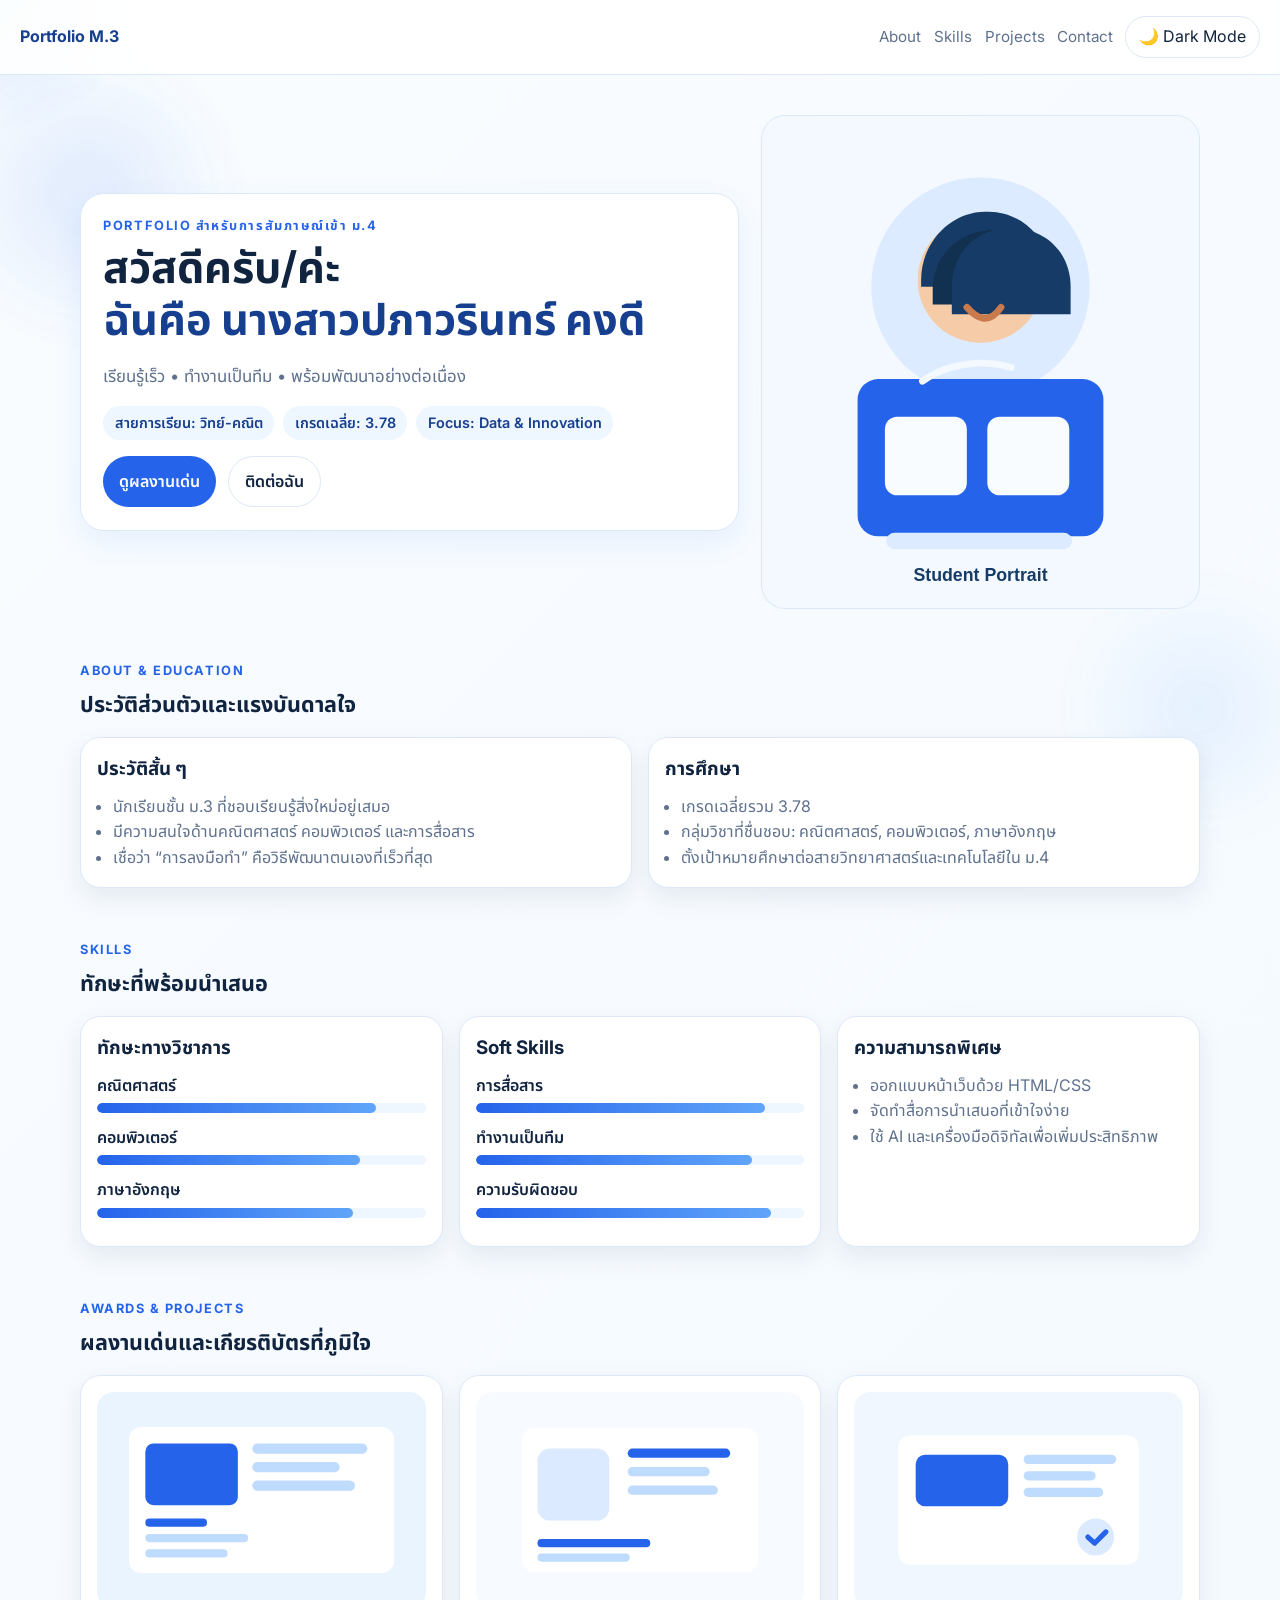
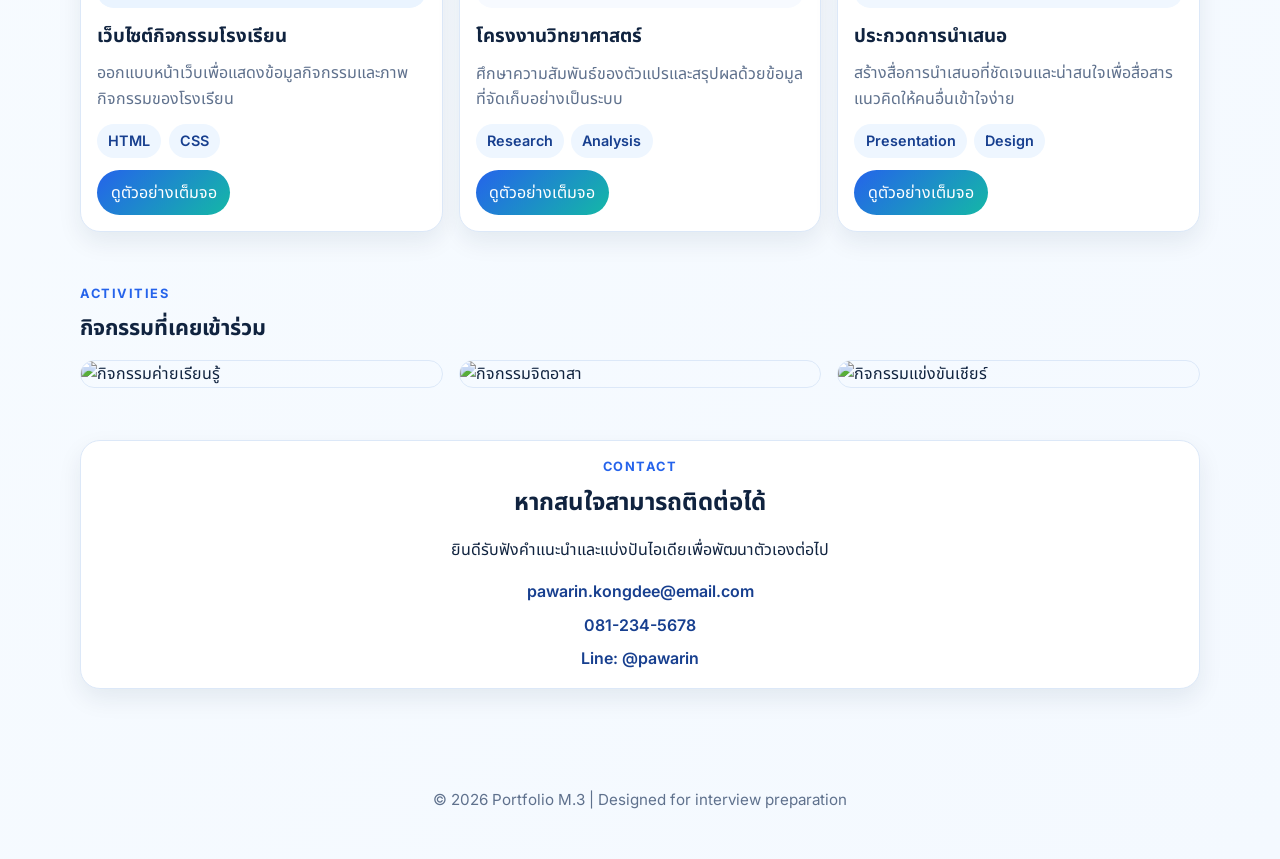
==== myfolio/index.html @ d8d09f27 "created index.html" ====
<!DOCTYPE html>
<html lang="th">
  <head>
    <meta charset="UTF-8" />
    <meta name="viewport" content="width=device-width, initial-scale=1.0" />
    <title>Portfolio M.3 | วิทย์-คณิต</title>
    <meta name="description" content="เว็บไซต์ Portfolio นักเรียนชั้น ม.3 สำหรับยื่นประกอบการสัมภาษณ์เข้า ม.4" />
    <link rel="preconnect" href="https://fonts.googleapis.com" />
    <link rel="preconnect" href="https://fonts.gstatic.com" crossorigin />
    <link
      href="https://fonts.googleapis.com/css2?family=Inter:wght@400;500;600;700&family=Noto+Sans+Thai:wght@400;500;600;700&display=swap"
      rel="stylesheet"
    />
    <link rel="stylesheet" href="styles.css" />
  </head>
  <body>
    <header class="topbar">
      <a class="brand" href="#hero">Portfolio M.3</a>
      <div class="topbar-actions">
        <nav class="nav-links">
          <a href="#about">About</a>
          <a href="#skills">Skills</a>
          <a href="#projects">Projects</a>
          <a href="#contact">Contact</a>
        </nav>
        <button class="theme-toggle" type="button" data-theme-toggle aria-label="สลับโหมดสี">
          🌙 Dark Mode
        </button>
      </div>
    </header>

    <main>
      <section class="hero reveal" id="hero">
        <div class="hero-content">
          <p class="eyebrow">Portfolio สำหรับการสัมภาษณ์เข้า ม.4</p>
          <h1>
            สวัสดีครับ/ค่ะ
            <span>ฉันคือ นางสาวปภาวรินทร์ คงดี</span>
          </h1>
          <p class="catchphrase">
            เรียนรู้เร็ว • ทำงานเป็นทีม • พร้อมพัฒนาอย่างต่อเนื่อง
          </p>
          <div class="hero-badges">
            <span>สายการเรียน: วิทย์-คณิต</span>
            <span>เกรดเฉลี่ย: 3.78</span>
            <span>Focus: Data & Innovation</span>
          </div>
          <div class="hero-actions">
            <a class="button primary" href="#projects">ดูผลงานเด่น</a>
            <a class="button secondary" href="#contact">ติดต่อฉัน</a>
          </div>
        </div>
        <div class="hero-visual">
          <img src="assets/hero-portrait.svg" alt="ภาพตัวแทนนักเรียน" />
        </div>
      </section>

      <section class="section reveal" id="about">
        <div class="section-heading">
          <p class="eyebrow">About & Education</p>
          <h2>ประวัติส่วนตัวและแรงบันดาลใจ</h2>
        </div>
        <div class="card-grid">
          <article class="card">
            <h3>ประวัติสั้น ๆ</h3>
            <ul>
              <li>นักเรียนชั้น ม.3 ที่ชอบเรียนรู้สิ่งใหม่อยู่เสมอ</li>
              <li>มีความสนใจด้านคณิตศาสตร์ คอมพิวเตอร์ และการสื่อสาร</li>
              <li>เชื่อว่า “การลงมือทำ” คือวิธีพัฒนาตนเองที่เร็วที่สุด</li>
            </ul>
          </article>
          <article class="card">
            <h3>การศึกษา</h3>
            <ul>
              <li>เกรดเฉลี่ยรวม 3.78</li>
              <li>กลุ่มวิชาที่ชื่นชอบ: คณิตศาสตร์, คอมพิวเตอร์, ภาษาอังกฤษ</li>
              <li>ตั้งเป้าหมายศึกษาต่อสายวิทยาศาสตร์และเทคโนโลยีใน ม.4</li>
            </ul>
          </article>
        </div>
      </section>

      <section class="section reveal" id="skills">
        <div class="section-heading">
          <p class="eyebrow">Skills</p>
          <h2>ทักษะที่พร้อมนำเสนอ</h2>
        </div>
        <div class="skills-grid">
          <article class="card skill-card">
            <h3>ทักษะทางวิชาการ</h3>
            <div class="skill-item">
              <span>คณิตศาสตร์</span>
              <div class="bar"><div style="width: 85%"></div></div>
            </div>
            <div class="skill-item">
              <span>คอมพิวเตอร์</span>
              <div class="bar"><div style="width: 80%"></div></div>
            </div>
            <div class="skill-item">
              <span>ภาษาอังกฤษ</span>
              <div class="bar"><div style="width: 78%"></div></div>
            </div>
          </article>
          <article class="card skill-card">
            <h3>Soft Skills</h3>
            <div class="skill-item">
              <span>การสื่อสาร</span>
              <div class="bar"><div style="width: 88%"></div></div>
            </div>
            <div class="skill-item">
              <span>ทำงานเป็นทีม</span>
              <div class="bar"><div style="width: 84%"></div></div>
            </div>
            <div class="skill-item">
              <span>ความรับผิดชอบ</span>
              <div class="bar"><div style="width: 90%"></div></div>
            </div>
          </article>
          <article class="card skill-card">
            <h3>ความสามารถพิเศษ</h3>
            <ul class="bullet-list">
              <li>ออกแบบหน้าเว็บด้วย HTML/CSS</li>
              <li>จัดทำสื่อการนำเสนอที่เข้าใจง่าย</li>
              <li>ใช้ AI และเครื่องมือดิจิทัลเพื่อเพิ่มประสิทธิภาพ</li>
            </ul>
          </article>
        </div>
      </section>

      <section class="section reveal" id="projects">
        <div class="section-heading">
          <p class="eyebrow">Awards & Projects</p>
          <h2>ผลงานเด่นและเกียรติบัตรที่ภูมิใจ</h2>
        </div>
        <div class="project-grid">
          <article class="project-card">
            <img src="assets/project-1.svg" alt="ภาพผลงานเว็บไซต์กิจกรรม" />
            <h3>เว็บไซต์กิจกรรมโรงเรียน</h3>
            <p>ออกแบบหน้าเว็บเพื่อแสดงข้อมูลกิจกรรมและภาพกิจกรรมของโรงเรียน</p>
            <div class="tag-row">
              <span>HTML</span>
              <span>CSS</span>
            </div>
            <button class="preview-toggle" type="button" data-preview="assets/project-1.svg" data-title="เว็บไซต์กิจกรรมโรงเรียน" data-desc="ออกแบบหน้าเว็บเพื่อสื่อสารข้อมูลกิจกรรมให้เข้าถึงง่ายและดูเป็นมืออาชีพ">ดูตัวอย่างเต็มจอ</button>
          </article>
          <article class="project-card">
            <img src="assets/project-2.svg" alt="ภาพผลงานโครงงานวิทยาศาสตร์" />
            <h3>โครงงานวิทยาศาสตร์</h3>
            <p>ศึกษาความสัมพันธ์ของตัวแปรและสรุปผลด้วยข้อมูลที่จัดเก็บอย่างเป็นระบบ</p>
            <div class="tag-row">
              <span>Research</span>
              <span>Analysis</span>
            </div>
            <button class="preview-toggle" type="button" data-preview="assets/project-2.svg" data-title="โครงงานวิทยาศาสตร์" data-desc="แสดงความสามารถในการคิดวิเคราะห์และสรุปผลจากข้อมูลเชิงประจักษ์อย่างเป็นระบบ">ดูตัวอย่างเต็มจอ</button>
          </article>
          <article class="project-card">
            <img src="assets/project-3.svg" alt="ภาพผลงานประกวดการนำเสนอ" />
            <h3>ประกวดการนำเสนอ</h3>
            <p>สร้างสื่อการนำเสนอที่ชัดเจนและน่าสนใจเพื่อสื่อสารแนวคิดให้คนอื่นเข้าใจง่าย</p>
            <div class="tag-row">
              <span>Presentation</span>
              <span>Design</span>
            </div>
            <button class="preview-toggle" type="button" data-preview="assets/project-3.svg" data-title="ประกวดการนำเสนอ" data-desc="ฝึกการสื่อสารและออกแบบสื่อให้ชัดเจน สนุกและน่าสนใจสำหรับผู้ชม">ดูตัวอย่างเต็มจอ</button>
          </article>
        </div>
      </section>

      <section class="section reveal" id="activities">
        <div class="section-heading">
          <p class="eyebrow">Activities</p>
          <h2>กิจกรรมที่เคยเข้าร่วม</h2>
        </div>
        <div class="gallery-grid">
          <img src="assets/activity-1.svg" alt="กิจกรรมค่ายเรียนรู้" />
          <img src="assets/activity-2.svg" alt="กิจกรรมจิตอาสา" />
          <img src="assets/activity-3.svg" alt="กิจกรรมแข่งขันเชียร์" />
        </div>
      </section>

      <section class="section contact-section reveal" id="contact">
        <div class="contact-card">
          <p class="eyebrow">Contact</p>
          <h2>หากสนใจสามารถติดต่อได้</h2>
          <p>ยินดีรับฟังคำแนะนำและแบ่งปันไอเดียเพื่อพัฒนาตัวเองต่อไป</p>
          <div class="contact-list">
            <a href="mailto:pawarin.kongdee@email.com">pawarin.kongdee@email.com</a>
            <a href="tel:+66901234567">081-234-5678</a>
            <span>Line: @pawarin</span>
          </div>
        </div>
      </section>
    </main>

    <footer>
      <p>© 2026 Portfolio M.3 | Designed for interview preparation</p>
    </footer>

    <div class="cursor-glow" aria-hidden="true"></div>
    <div class="modal" id="previewModal" aria-hidden="true">
      <div class="modal-backdrop" data-close-modal></div>
      <div class="modal-panel">
        <button class="modal-close" type="button" data-close-modal aria-label="ปิดหน้าต่าง">×</button>
        <img id="modalImage" src="" alt="ตัวอย่างผลงาน" />
        <div class="modal-content">
          <p class="eyebrow">Project Preview</p>
          <h3 id="modalTitle"></h3>
          <p id="modalDesc"></p>
        </div>
      </div>
    </div>

    <script>
      const observer = new IntersectionObserver(
        (entries) => {
          entries.forEach((entry) => {
            if (entry.isIntersecting) {
              entry.target.classList.add('is-visible');
              observer.unobserve(entry.target);
            }
          });
        },
        { threshold: 0.15 }
      );

      document.querySelectorAll('.reveal').forEach((element) => {
        observer.observe(element);
      });

      const glow = document.querySelector('.cursor-glow');
      let glowFrame = null;

      document.addEventListener('pointermove', (event) => {
        if (!glow) return;
        if (glowFrame) cancelAnimationFrame(glowFrame);
        glowFrame = requestAnimationFrame(() => {
          glow.style.transform = `translate(${event.clientX}px, ${event.clientY}px)`;
        });
      });

      const themeToggle = document.querySelector('[data-theme-toggle]');
      const storedTheme = localStorage.getItem('portfolio-theme');
      const prefersDark = window.matchMedia('(prefers-color-scheme: dark)').matches;
      const initialTheme = storedTheme || (prefersDark ? 'dark' : 'light');

      function applyTheme(theme) {
        document.body.setAttribute('data-theme', theme);
        if (themeToggle) {
          themeToggle.innerHTML = theme === 'dark' ? '☀️ Light Mode' : '🌙 Dark Mode';
        }
        localStorage.setItem('portfolio-theme', theme);
      }

      applyTheme(initialTheme);

      themeToggle?.addEventListener('click', () => {
        const nextTheme = document.body.getAttribute('data-theme') === 'dark' ? 'light' : 'dark';
        applyTheme(nextTheme);
      });

      const modal = document.getElementById('previewModal');
      const modalImage = document.getElementById('modalImage');
      const modalTitle = document.getElementById('modalTitle');
      const modalDesc = document.getElementById('modalDesc');

      document.querySelectorAll('.preview-toggle').forEach((button) => {
        button.addEventListener('click', () => {
          modalImage.src = button.dataset.preview;
          modalImage.alt = button.dataset.title;
          modalTitle.textContent = button.dataset.title;
          modalDesc.textContent = button.dataset.desc;
          modal?.setAttribute('aria-hidden', 'false');
          modal?.classList.add('is-open');
          document.body.style.overflow = 'hidden';
        });
      });

      document.querySelectorAll('[data-close-modal]').forEach((element) => {
        element.addEventListener('click', () => {
          modal?.setAttribute('aria-hidden', 'true');
          modal?.classList.remove('is-open');
          document.body.style.overflow = '';
        });
      });

      document.addEventListener('keydown', (event) => {
        if (event.key === 'Escape') {
          modal?.setAttribute('aria-hidden', 'true');
          modal?.classList.remove('is-open');
          document.body.style.overflow = '';
        }
      });
    </script>
  </body>
</html>
---- myfolio/styles.css ----
:root {
  --bg: #f4f9ff;
  --surface: #ffffff;
  --surface-soft: #eef6ff;
  --text: #10233f;
  --muted: #5f718d;
  --primary: #2563eb;
  --primary-dark: #173f8f;
  --accent: #14b8a6;
  --border: #dce8f8;
  --shadow: rgba(15, 35, 63, 0.08);
}

body[data-theme='dark'] {
  --bg: #07111d;
  --surface: #0e2031;
  --surface-soft: #16354d;
  --text: #eaf5ff;
  --muted: #9bb7cf;
  --primary: #60a5fa;
  --primary-dark: #dcefff;
  --accent: #34d399;
  --border: #23445f;
  --shadow: rgba(0, 0, 0, 0.35);
}

* {
  box-sizing: border-box;
}

html {
  scroll-behavior: smooth;
}

body {
  margin: 0;
  font-family: 'Inter', 'Noto Sans Thai', 'Segoe UI', sans-serif;
  color: var(--text);
  background: linear-gradient(135deg, #f8fcff 0%, var(--bg) 100%);
  line-height: 1.6;
  position: relative;
  overflow-x: hidden;
  transition: background 0.3s ease, color 0.3s ease;
}

body::before,
body::after {
  content: '';
  position: fixed;
  pointer-events: none;
  z-index: -1;
  filter: blur(30px);
  opacity: 0.7;
  animation: drift 10s ease-in-out infinite alternate;
}

body::before {
  width: 280px;
  height: 280px;
  top: 6%;
  left: -4%;
  background: radial-gradient(circle, rgba(37, 99, 235, 0.18), transparent 70%);
}

body::after {
  width: 240px;
  height: 240px;
  right: -3%;
  bottom: 8%;
  background: radial-gradient(circle, rgba(96, 165, 250, 0.2), transparent 70%);
  animation-duration: 12s;
}

img {
  display: block;
  width: 100%;
  height: auto;
}

a {
  color: inherit;
  text-decoration: none;
}

.topbar {
  position: sticky;
  top: 0;
  z-index: 20;
  display: flex;
  justify-content: space-between;
  align-items: center;
  padding: 1rem 1.25rem;
  background: rgba(255, 255, 255, 0.9);
  backdrop-filter: blur(10px);
  border-bottom: 1px solid var(--border);
}

body[data-theme='dark'] .topbar {
  background: rgba(7, 17, 29, 0.9);
}

.brand {
  font-weight: 700;
  color: var(--primary-dark);
}

.topbar-actions {
  display: flex;
  align-items: center;
  gap: 0.75rem;
}

.nav-links {
  display: flex;
  gap: 0.8rem;
  font-size: 0.95rem;
  color: var(--muted);
}

.theme-toggle,
.preview-toggle,
.modal-close {
  border: 1px solid var(--border);
  background: var(--surface);
  color: var(--text);
  border-radius: 999px;
  cursor: pointer;
  font: inherit;
}

.theme-toggle {
  padding: 0.45rem 0.8rem;
}

.nav-links a {
  transition: color 0.2s ease, transform 0.2s ease;
}

.nav-links a:hover {
  color: var(--primary);
  transform: translateY(-2px);
}

main {
  padding: 0 1rem 2rem;
}

.hero,
.section,
.contact-section {
  max-width: 1120px;
  margin: 0 auto 1.25rem;
}

.hero {
  display: grid;
  gap: 1.4rem;
  align-items: center;
  padding: 2rem 0 1rem;
}

.hero-content {
  background: var(--surface);
  border: 1px solid var(--border);
  border-radius: 24px;
  padding: 1.4rem;
  box-shadow: 0 12px 30px rgba(37, 99, 235, 0.08);
}

.hero-visual img {
  border-radius: 24px;
  border: 1px solid var(--border);
  background: var(--surface-soft);
}

.eyebrow {
  margin: 0 0 0.35rem;
  font-size: 0.8rem;
  font-weight: 700;
  letter-spacing: 0.12em;
  text-transform: uppercase;
  color: var(--primary);
}

h1,
h2,
h3 {
  margin: 0 0 0.6rem;
}

h1 {
  font-size: clamp(1.8rem, 4vw, 2.7rem);
  line-height: 1.2;
}

h1 span {
  display: block;
  color: var(--primary-dark);
}

.catchphrase {
  font-size: 1.05rem;
  color: var(--muted);
  margin-bottom: 1rem;
}

.hero-badges {
  display: flex;
  flex-wrap: wrap;
  gap: 0.6rem;
  margin-bottom: 1rem;
}

.hero-badges span,
.tag-row span {
  display: inline-block;
  padding: 0.35rem 0.7rem;
  border-radius: 999px;
  background: var(--surface-soft);
  color: var(--primary-dark);
  font-size: 0.9rem;
  font-weight: 600;
}

.hero-actions {
  display: flex;
  flex-wrap: wrap;
  gap: 0.75rem;
}

.button {
  display: inline-flex;
  align-items: center;
  justify-content: center;
  padding: 0.75rem 1rem;
  border-radius: 999px;
  font-weight: 600;
  transition: transform 0.2s ease, box-shadow 0.2s ease;
}

.button:hover {
  transform: translateY(-2px);
  box-shadow: 0 10px 20px rgba(37, 99, 235, 0.15);
}

.button.primary {
  background: var(--primary);
  color: white;
}

.button.secondary {
  border: 1px solid var(--border);
  background: var(--surface);
}

.section {
  padding: 1rem 0;
}

.section-heading {
  margin-bottom: 1rem;
}

.section-heading h2 {
  font-size: 1.35rem;
}

.card-grid,
.skills-grid,
.project-grid,
.gallery-grid {
  display: grid;
  gap: 1rem;
}

.card,
.project-card,
.contact-card {
  background: var(--surface);
  border: 1px solid var(--border);
  border-radius: 20px;
  padding: 1rem;
  box-shadow: 0 10px 24px var(--shadow);
  transition: transform 0.25s ease, box-shadow 0.25s ease;
}

.card:hover,
.project-card:hover,
.contact-card:hover {
  transform: translateY(-4px);
  box-shadow: 0 16px 32px rgba(15, 35, 63, 0.1);
}

.card ul,
.bullet-list {
  padding-left: 1rem;
  margin: 0;
  color: var(--muted);
}

.skill-card .skill-item {
  margin-bottom: 0.75rem;
}

.skill-item span {
  display: block;
  margin-bottom: 0.3rem;
  font-weight: 600;
}

.bar {
  width: 100%;
  height: 10px;
  background: var(--surface-soft);
  border-radius: 999px;
  overflow: hidden;
}

.bar div {
  height: 100%;
  background: linear-gradient(90deg, var(--primary), #60a5fa);
  border-radius: 999px;
}

.project-card img {
  border-radius: 16px;
  margin-bottom: 0.8rem;
}

.project-card p {
  margin: 0 0 0.75rem;
  color: var(--muted);
}

.preview-toggle {
  margin-top: 0.75rem;
  padding: 0.6rem 0.85rem;
  background: linear-gradient(135deg, var(--primary), var(--accent));
  color: white;
  border: none;
}

.tag-row {
  display: flex;
  flex-wrap: wrap;
  gap: 0.45rem;
}

.gallery-grid img {
  border-radius: 18px;
  border: 1px solid var(--border);
  transition: transform 0.25s ease, box-shadow 0.25s ease;
}

.gallery-grid img:hover {
  transform: scale(1.02);
  box-shadow: 0 12px 24px rgba(15, 35, 63, 0.12);
}

.contact-card {
  text-align: center;
}

.contact-list {
  display: grid;
  gap: 0.5rem;
  margin-top: 0.8rem;
}

.contact-list a,
.contact-list span {
  color: var(--primary-dark);
  font-weight: 600;
}

footer {
  text-align: center;
  padding: 1rem 1rem 2rem;
  color: var(--muted);
  font-size: 0.95rem;
}

.cursor-glow {
  position: fixed;
  top: 0;
  left: 0;
  width: 260px;
  height: 260px;
  border-radius: 50%;
  pointer-events: none;
  transform: translate(-50%, -50%);
  background: radial-gradient(circle, rgba(20, 184, 166, 0.18) 0%, rgba(37, 99, 235, 0.06) 40%, transparent 75%);
  z-index: 0;
}

.modal {
  position: fixed;
  inset: 0;
  display: none;
  align-items: center;
  justify-content: center;
  z-index: 40;
  padding: 1rem;
}

.modal.is-open {
  display: flex;
}

.modal-backdrop {
  position: absolute;
  inset: 0;
  background: rgba(3, 10, 24, 0.72);
  backdrop-filter: blur(4px);
}

.modal-panel {
  position: relative;
  width: min(900px, 100%);
  background: var(--surface);
  border: 1px solid var(--border);
  border-radius: 24px;
  overflow: hidden;
  box-shadow: 0 24px 60px rgba(0, 0, 0, 0.25);
  z-index: 1;
}

.modal-panel img {
  width: 100%;
  max-height: 60vh;
  object-fit: cover;
}

.modal-content {
  padding: 1rem 1.2rem 1.2rem;
}

.modal-close {
  position: absolute;
  top: 0.8rem;
  right: 0.8rem;
  width: 2.3rem;
  height: 2.3rem;
  font-size: 1.25rem;
  z-index: 2;
}

.reveal {
  opacity: 0;
  transform: translateY(24px);
  transition: opacity 0.6s ease, transform 0.6s ease;
}

.reveal.is-visible {
  opacity: 1;
  transform: translateY(0);
}

@keyframes drift {
  from {
    transform: translate(0, 0);
  }
  to {
    transform: translate(24px, 22px);
  }
}

@media (prefers-reduced-motion: reduce) {
  html {
    scroll-behavior: auto;
  }

  *,
  *::before,
  *::after {
    animation: none !important;
    transition: none !important;
  }
}

@media (max-width: 700px) {
  .topbar {
    flex-direction: column;
    align-items: flex-start;
    gap: 0.6rem;
  }

  .topbar-actions {
    width: 100%;
    justify-content: space-between;
  }

  .nav-links {
    flex-wrap: wrap;
  }
}

@media (min-width: 700px) {
  main {
    padding: 0 1.5rem 2rem;
  }

  .hero {
    grid-template-columns: 1.2fr 0.8fr;
    padding-top: 2.5rem;
  }

  .card-grid {
    grid-template-columns: repeat(2, minmax(0, 1fr));
  }

  .skills-grid {
    grid-template-columns: repeat(3, minmax(0, 1fr));
  }

  .project-grid {
    grid-template-columns: repeat(3, minmax(0, 1fr));
  }

  .gallery-grid {
    grid-template-columns: repeat(3, minmax(0, 1fr));
  }
}
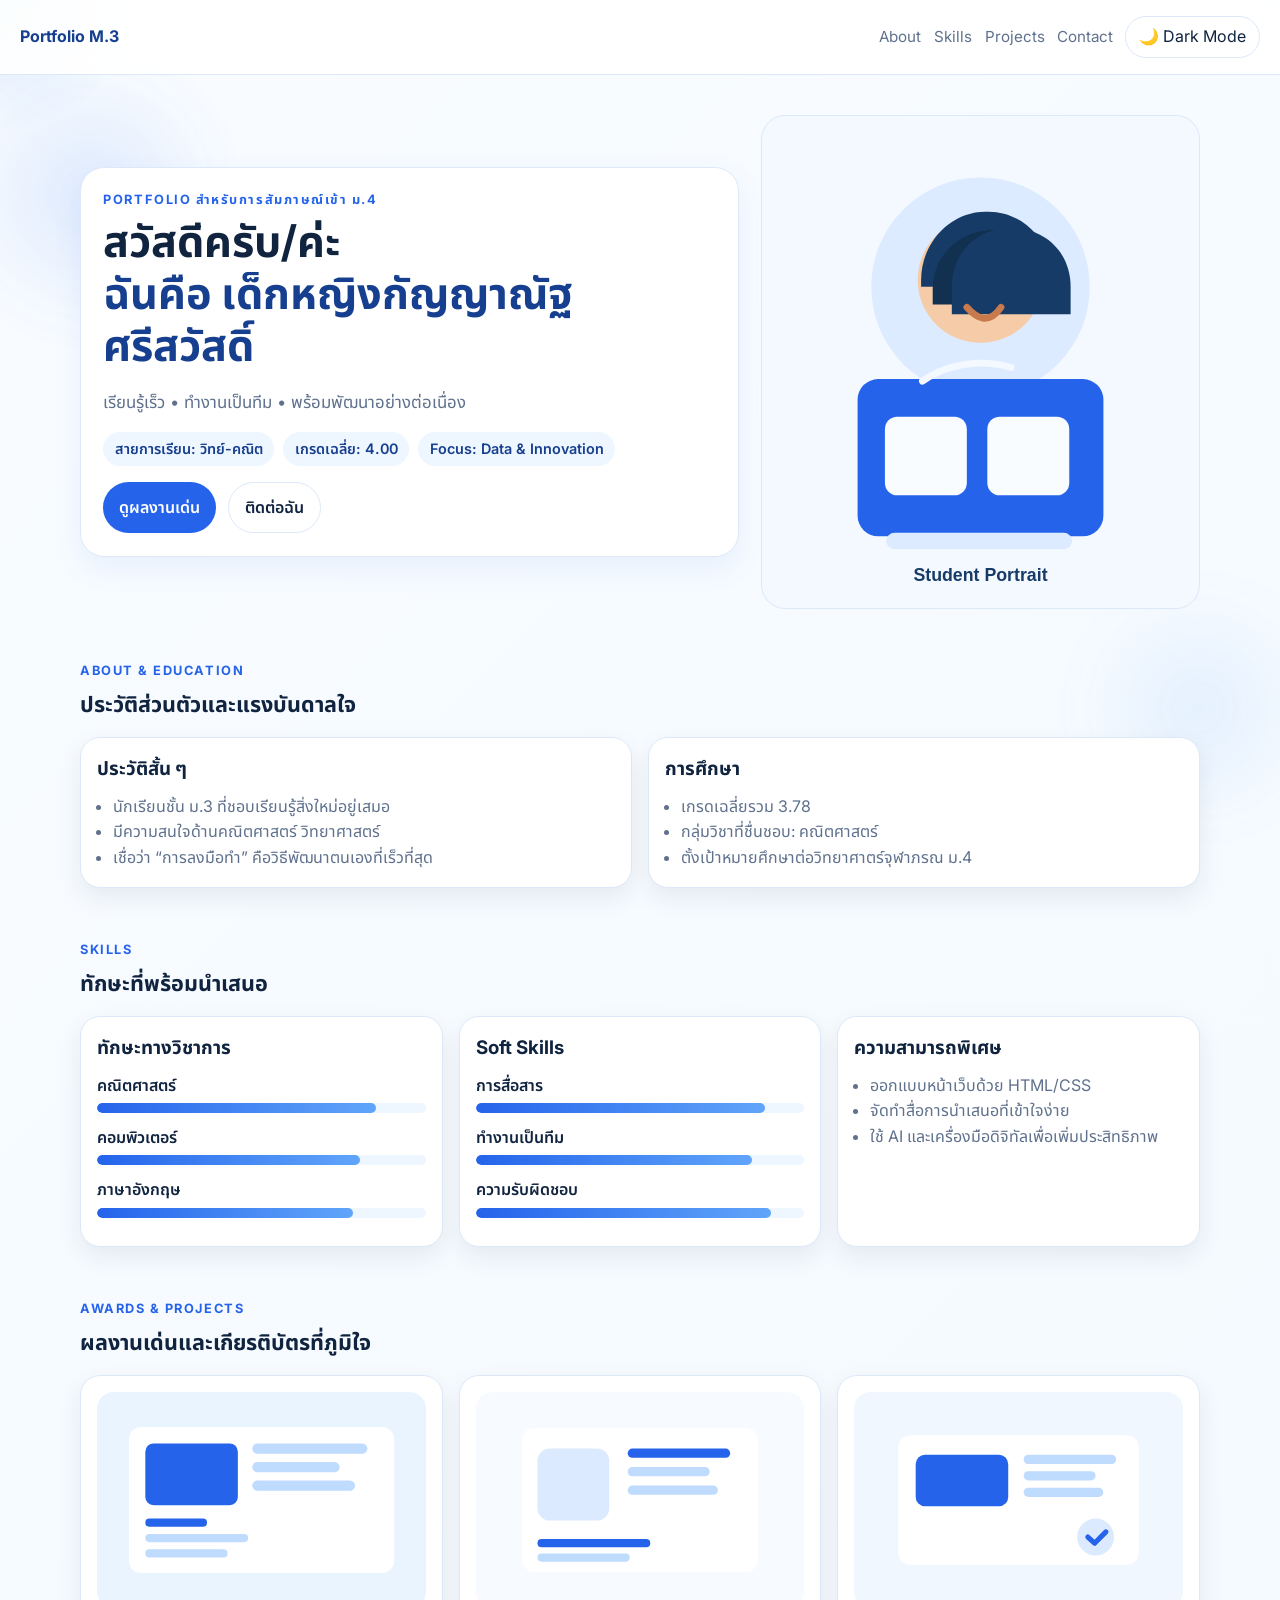
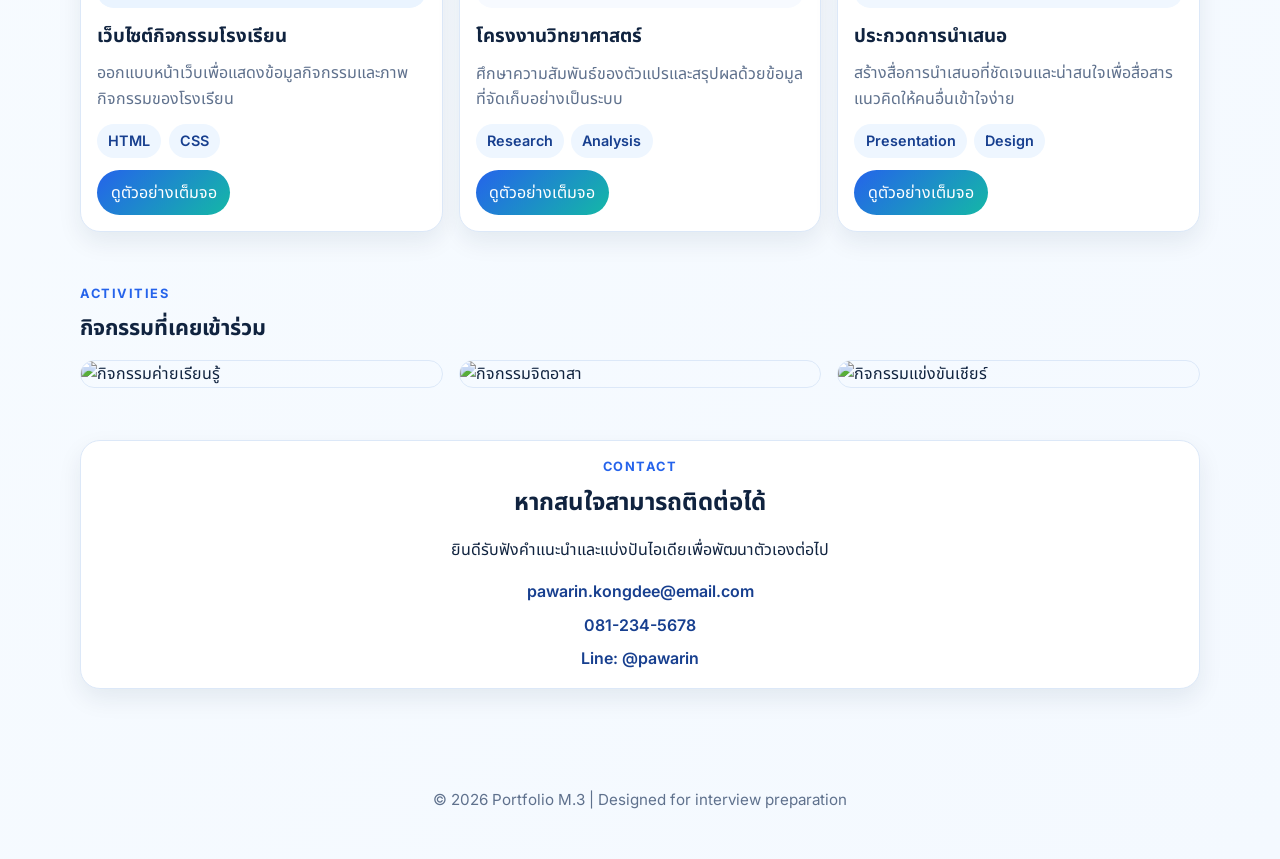
==== commit 9f9df8d5: "Update personal information in index.html" ====
--- a/myfolio/index.html
+++ b/myfolio/index.html
@@ -35,14 +35,14 @@
           <p class="eyebrow">Portfolio สำหรับการสัมภาษณ์เข้า ม.4</p>
           <h1>
             สวัสดีครับ/ค่ะ
-            <span>ฉันคือ นางสาวปภาวรินทร์ คงดี</span>
+            <span>ฉันคือ เด็กหญิงกัญญาณัฐ ศรีสวัสดิ์</span>
           </h1>
           <p class="catchphrase">
             เรียนรู้เร็ว • ทำงานเป็นทีม • พร้อมพัฒนาอย่างต่อเนื่อง
           </p>
           <div class="hero-badges">
             <span>สายการเรียน: วิทย์-คณิต</span>
-            <span>เกรดเฉลี่ย: 3.78</span>
+            <span>เกรดเฉลี่ย: 4.00 </span>
             <span>Focus: Data & Innovation</span>
           </div>
           <div class="hero-actions">
@@ -65,7 +65,7 @@
             <h3>ประวัติสั้น ๆ</h3>
             <ul>
               <li>นักเรียนชั้น ม.3 ที่ชอบเรียนรู้สิ่งใหม่อยู่เสมอ</li>
-              <li>มีความสนใจด้านคณิตศาสตร์ คอมพิวเตอร์ และการสื่อสาร</li>
+              <li>มีความสนใจด้านคณิตศาสตร์ วิทยาศาสตร์</li>
               <li>เชื่อว่า “การลงมือทำ” คือวิธีพัฒนาตนเองที่เร็วที่สุด</li>
             </ul>
           </article>
@@ -73,8 +73,8 @@
             <h3>การศึกษา</h3>
             <ul>
               <li>เกรดเฉลี่ยรวม 3.78</li>
-              <li>กลุ่มวิชาที่ชื่นชอบ: คณิตศาสตร์, คอมพิวเตอร์, ภาษาอังกฤษ</li>
-              <li>ตั้งเป้าหมายศึกษาต่อสายวิทยาศาสตร์และเทคโนโลยีใน ม.4</li>
+              <li>กลุ่มวิชาที่ชื่นชอบ: คณิตศาสตร์</li>
+              <li>ตั้งเป้าหมายศึกษาต่อวิทยาศาตร์จุฬาภรณ ม.4</li>
             </ul>
           </article>
         </div>
